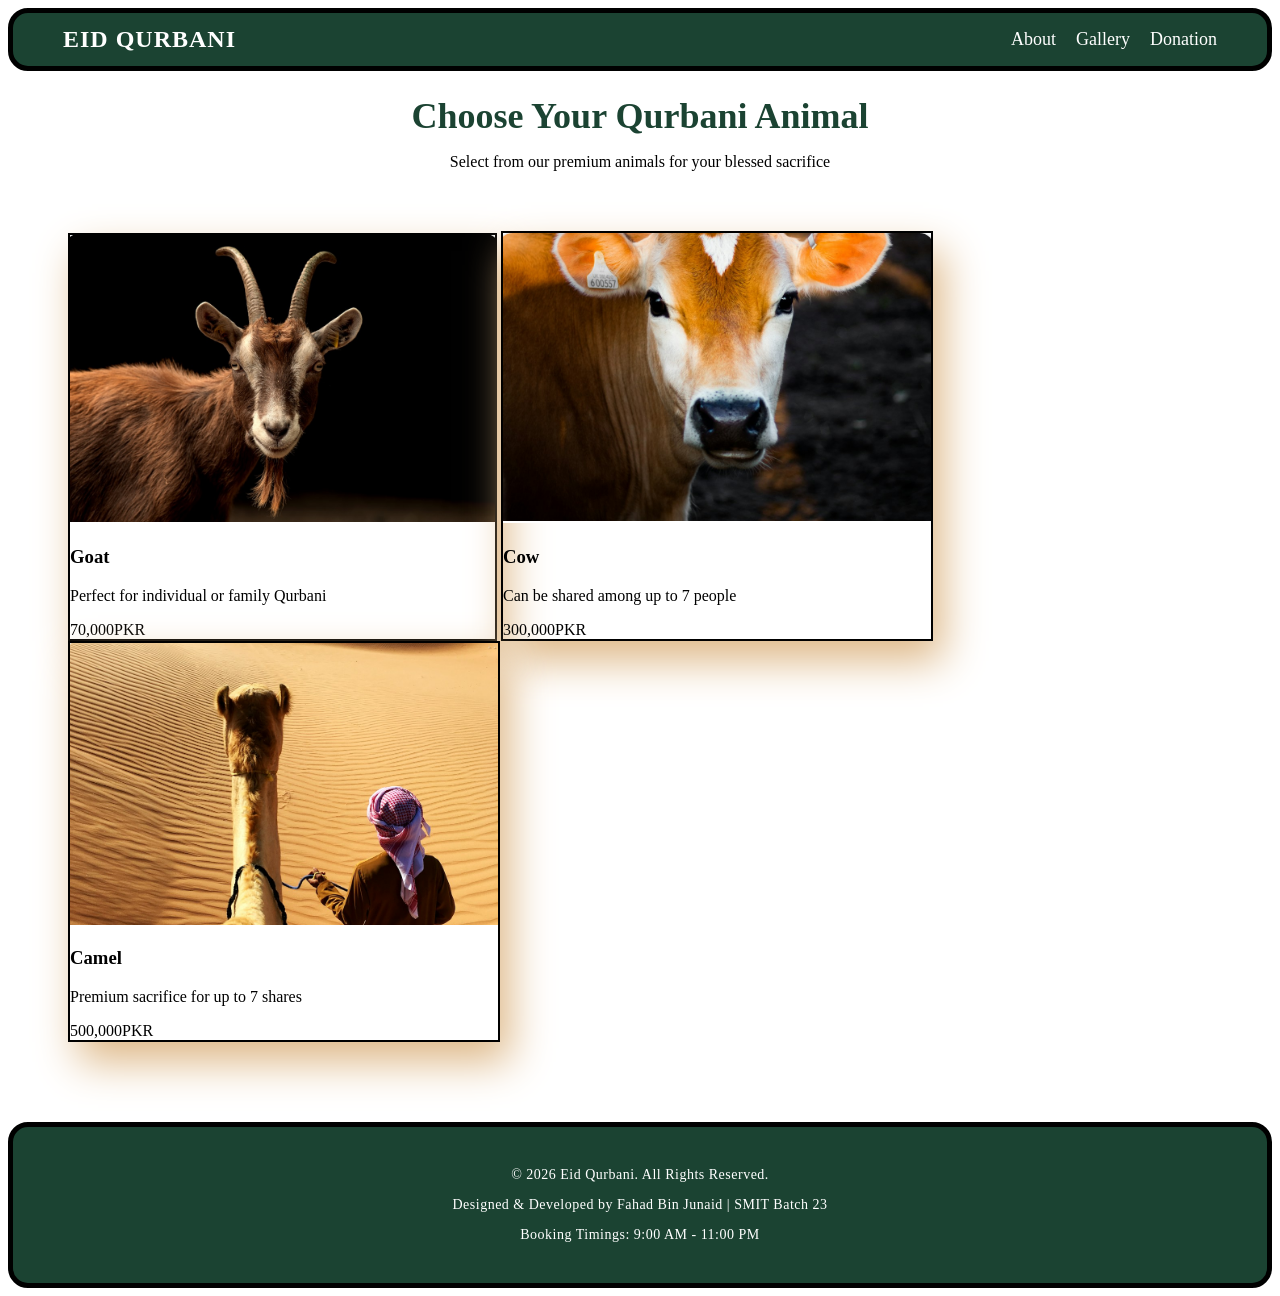
==== Gallery.html @ a1fe41e2 "done work" ====
<!DOCTYPE html>
<html lang="en">

<head>
    <meta charset="UTF-8">
    <meta name="viewport" content="width=device-width, initial-scale=1.0">
    <title>Document</title>
    <link rel="stylesheet" href="style.css">
</head>

<body class="gallery-page">
    <nav>
        <div class="logo"><a href="index.html">EID QURBANI</a></div>
        <ul>
            <li><a href="About.html">About</a></li>
            <li><a href="Gallery.html">Gallery</a></li>
            <li><a href="Donation.html">Donation</a></li>
        </ul>
    </nav>
    <main class="galler-contanier">
        <div class="gallery-text"> 
            <h1>Choose Your Qurbani Animal</h1>
            <p>Select from our premium animals for your blessed sacrifice</p>
        </div>
        <div class="main-card">
        <div class="card">
            <img src="goat.png" alt="Goat">
            <h3>Goat</h3>
            <p>Perfect for individual or family Qurbani</p>
            <div class="badge">70,000PKR</div>
        </div>
         <div class="card">
            <img src="cow.png" alt="Cow">
            <h3>Cow</h3>
            <p>Can be shared among up to 7 people</p>
            <div class="badge">300,000PKR</div>
        </div>
         <div class="card">
            <img src="camel.png" alt="Camel">
            <h3>Camel</h3>
            <p>Premium sacrifice for up to 7 shares</p>
            <div class="badge">500,000PKR</div>
        </div>
        </div>
    </main>
    <footer class="gallery">
    <p>© 2026 Eid Qurbani. All Rights Reserved.</p>
    <p>Designed & Developed by Fahad Bin Junaid | SMIT Batch 23</p>
    <p>Booking Timings: 9:00 AM - 11:00 PM</p>
</footer>
</body>

</html>
---- style.css ----
nav {
    display: flex;
    justify-content: space-between;
    border: 5px solid black;
    align-items: center;
    background-color: #1B4332;
    padding: 0px 50px;
    border-radius: 20px;
}

nav .logo a{
    color: #ffffff;
    font-size: 24px;
    text-decoration: none;
    font-weight: bold;
    letter-spacing: 1px;
    transition: color 0.3s ease;
}

nav ul {
    display: flex;
    gap: 20px;
    list-style: none;
}

nav ul li a {
    color: #ffffff;
    text-decoration: none;
    font-size: 18px;
    font-weight: 500;
    transition: color 0.3s ease;
}

nav ul li a:hover, nav ul li a.active {
    color: #E9C46A; 
}

nav .logo a:hover {
    color: #E9C46A;
}


main .hero-content{
     margin: 200px;
     text-align: center;
}

.homepage {
    height: calc(100vh - 80px); /* Aapki screen ke mutabiq adjustment */
    /* Proper Islamic Architecture Background URL */
    background-image: linear-gradient(rgba(27, 67, 50, 0.75), rgba(27, 67, 50, 0.75)), 
                      url('homepage.png');
    background-size: cover;
    background-position: center;
}

.hero-content h1 {
    color: #ffffff;
    font-size: 48px;
    margin-bottom: 40px;
    font-weight: 700;
    letter-spacing: 1px;
}
.hero-content .btn {
    color: #1B4332;
    font-size: 30px;
    font-weight: bolder;
    background-color: #E9C46A;
    display: inline-block;
    padding: 10px 30px;
    text-decoration: none;
    border-radius: 20px;
    transition: transform 0.2s ease, background-color 0.3s ease;
}

.hero-content .btn:hover {
    background-color: #dfb549;
    transform: scale(1.05);
}

footer {
    background-color: #1B4332; 
    color: #ffffff; 
    text-align: center; 
    padding: 30px 20px; 
    font-size: 14px;
    letter-spacing: 0.5px;
    line-height: 1.8; 
    margin-top: 300px; 
    border-radius: 20px;
    border: 5px solid black;
}

footer p {
    margin: 5px 0;
}

/* About page */

.about-container {
    display: flex;
    justify-content: space-between;
    align-items: center; 
    padding: 60px 8%; 
}

.about-text .main-heading {
    font-size: 36px;
    color: #1B4332; 
    margin-bottom: 30px;
    font-weight: 700;
    text-align: left; 
    text-decoration: underline;
}

.about-text {
    width: 55%; 
}

.about-text p {
    font-size: 18px;
    font-family: Arial, sans-serif;
    line-height: 1.6;
    text-align: justify;
    letter-spacing: 0.5px;
    word-spacing: 2px;
}

.about-image {
    width: 40%; 
    transition: transform 0.2s ease 
}

.about-image img {
    width: 100%; 
    height: auto;
    border-radius: 15px; 
    box-shadow: 0 8px 25px rgba(0, 0, 0, 0.1); 
    border: 4px solid #ffffff;
}

.about-image:hover {
    transform: scale(1.08);
}

.aboutpage {
    background-color: #ffffff71;
}

.aboutfooter {
     background-color: #1B4332; 
    color: #ffffff; 
    text-align: center; 
    padding: 30px 20px; 
    font-size: 14px;
    letter-spacing: 0.5px;
    line-height: 1.8; 
    margin-top: 40px; 
    border-radius: 20px;
    border: 5px solid black;
}

.aboutfooter p  {
    margin: 5px 0;
}

.gallery-text{
    text-align: center;
}
.main-card {
    margin: 20px;
    padding: 40px;
    gap: 50px;
}


.card {
    border: 2px solid black;
    box-shadow: 10px 20px 40px burlywood;
    display: inline-block;
    transition: 0.3ms;
}
.card:hover {
    transform: scale(1.06);
}
.gallery-text h1 {
    font-size: 36px;
    font-weight: 700;
    color: #1B4332; 
    margin-bottom: 12px;
}



.gallery {
     background-color: #1B4332; 
    color: #ffffff; 
    text-align: center; 
    padding: 30px 20px; 
    font-size: 14px;
    letter-spacing: 0.5px;
    line-height: 1.8; 
    margin-top: 40px; 
    border-radius: 20px;
    border: 5px solid black;
}

.gallery p  {
    margin: 5px 0;
}


 /* donation */


.donation {
     background-color: #1B4332; 
    color: #ffffff; 
    text-align: center; 
    padding: 30px 20px; 
    font-size: 14px;
    letter-spacing: 0.5px;
    line-height: 1.8; 
    margin-top: 40px; 
    border-radius: 20px;
    border: 5px solid black;
}

.donation p  {
    margin: 5px 0;
}
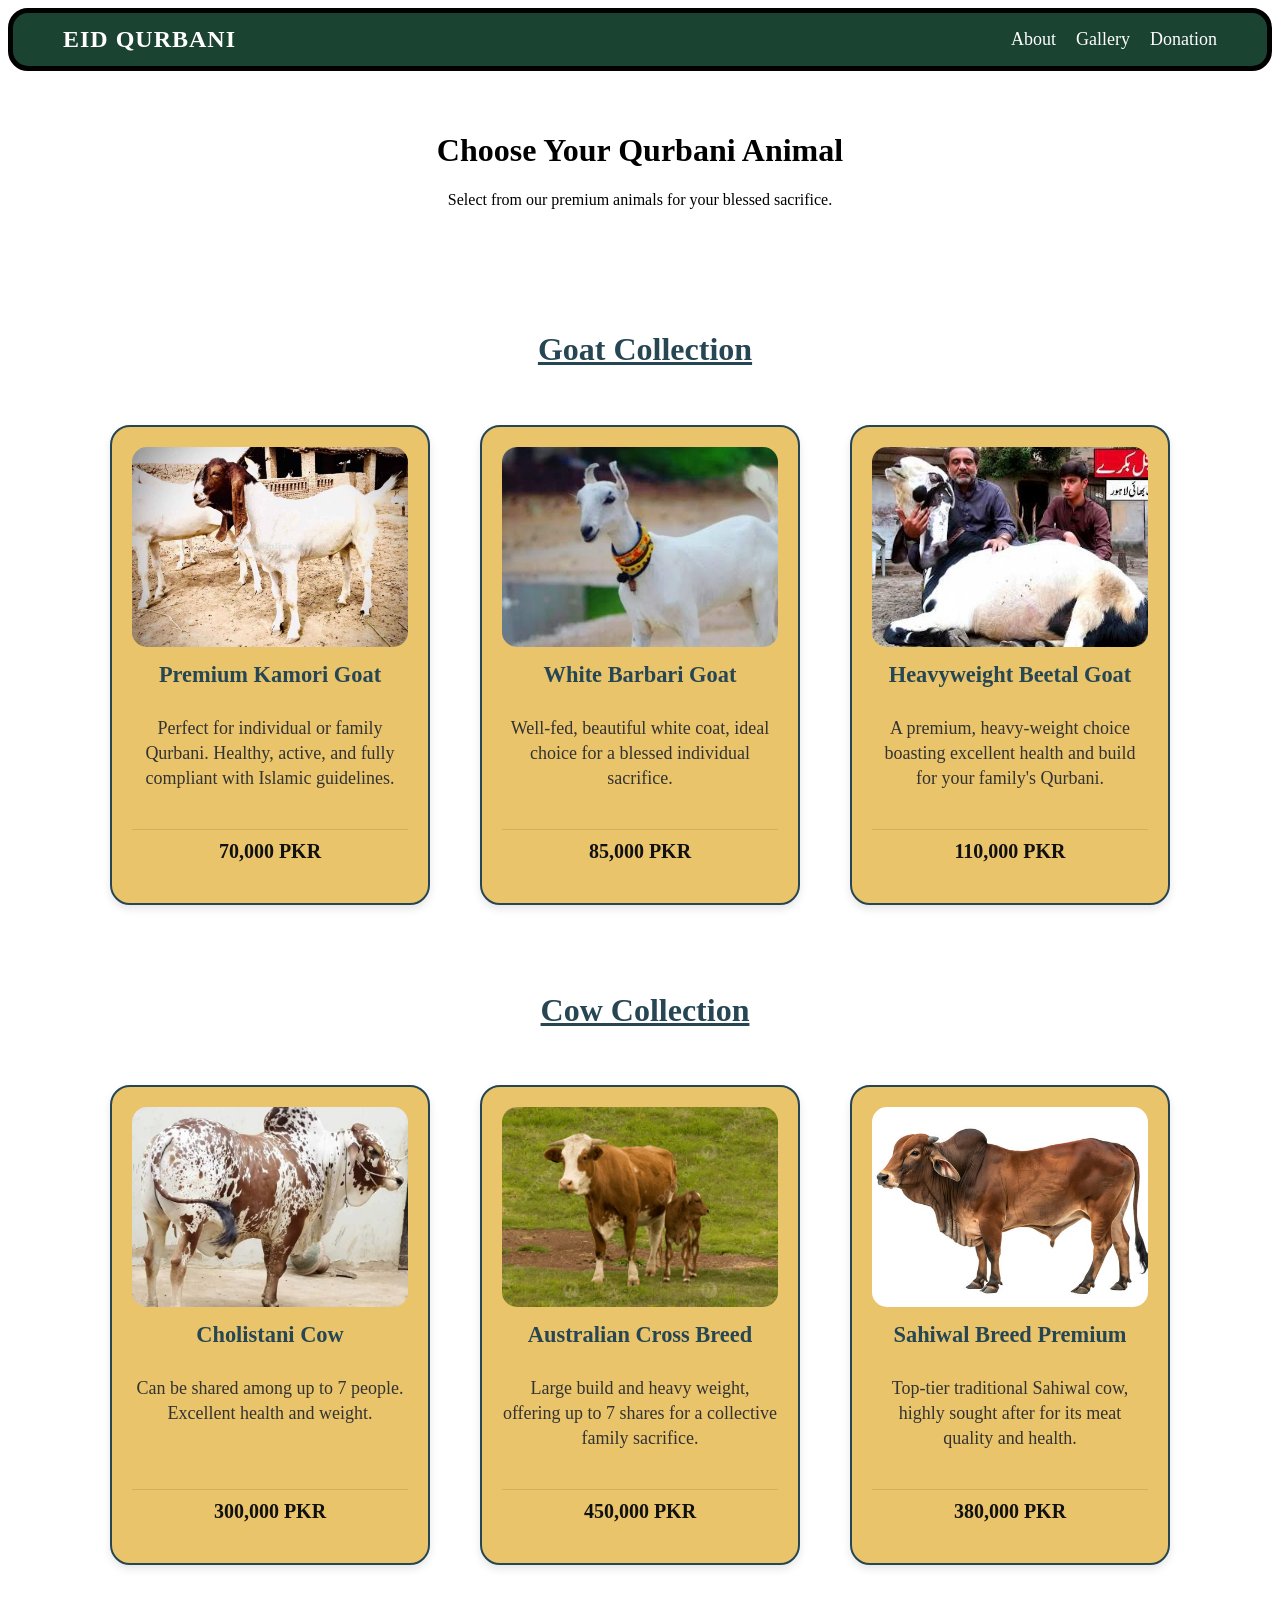
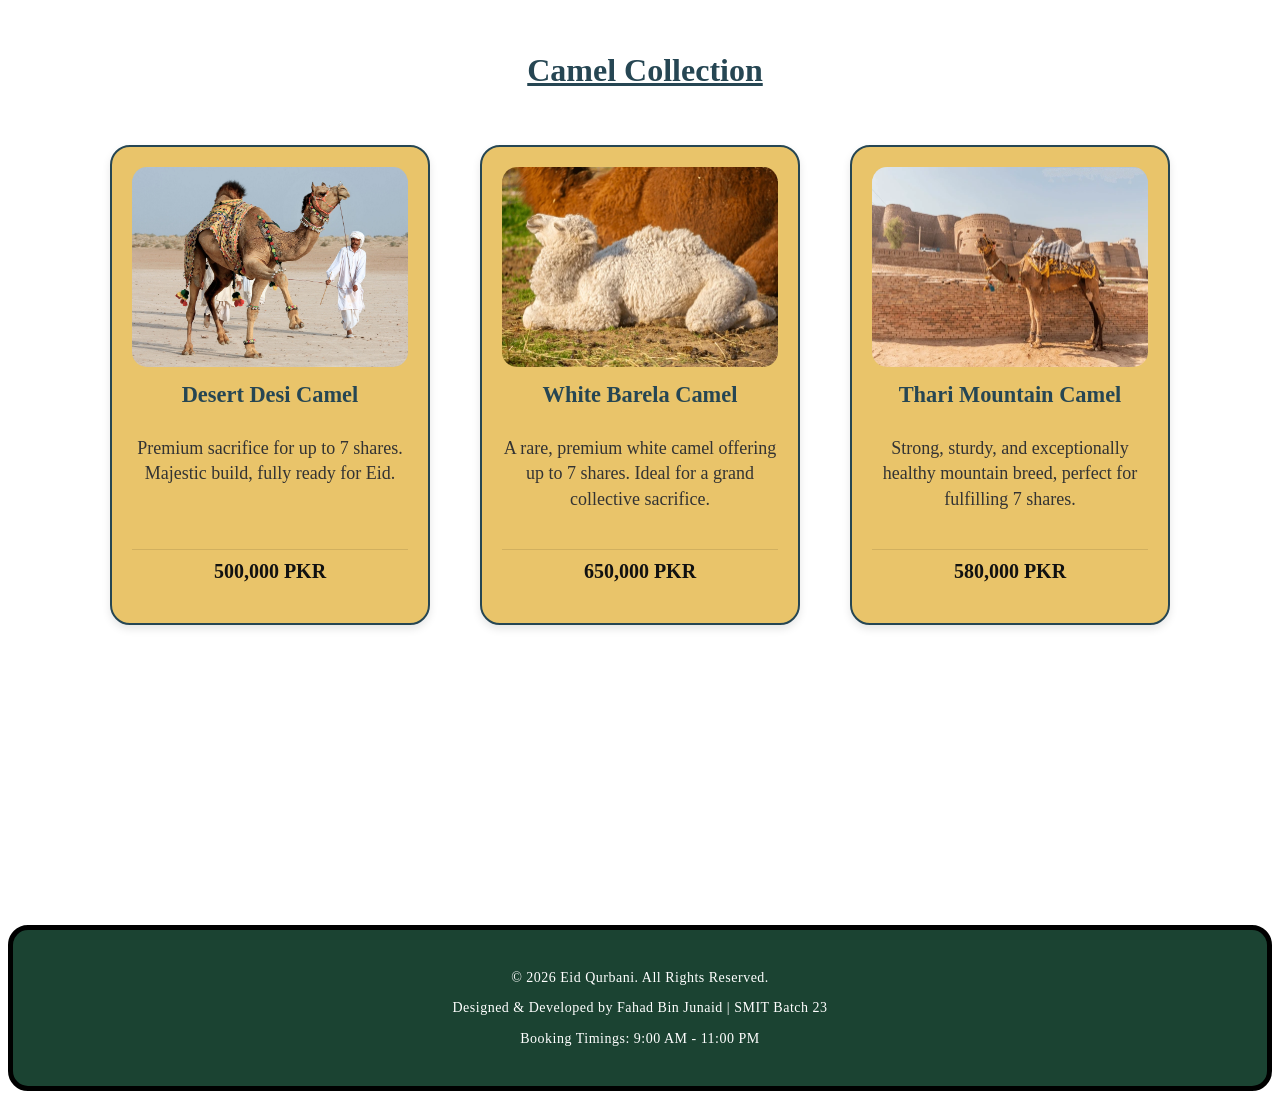
==== commit 42f54c6d: "add Gallery" ====
--- a/Gallery.html
+++ b/Gallery.html
@@ -1,11 +1,11 @@
-<!DOCTYPE html>
+<!doctype html>
 <html lang="en">
 
 <head>
-    <meta charset="UTF-8">
-    <meta name="viewport" content="width=device-width, initial-scale=1.0">
+    <meta charset="UTF-8" />
+    <meta name="viewport" content="width=device-width, initial-scale=1.0" />
     <title>Document</title>
-    <link rel="stylesheet" href="style.css">
+    <link rel="stylesheet" href="style.css" />
 </head>
 
 <body class="gallery-page">
@@ -17,37 +17,95 @@
             <li><a href="Donation.html">Donation</a></li>
         </ul>
     </nav>
-    <main class="galler-contanier">
-        <div class="gallery-text"> 
+
+    <main class="contanier">
+        <div class="gallery-header">
             <h1>Choose Your Qurbani Animal</h1>
-            <p>Select from our premium animals for your blessed sacrifice</p>
+            <p>Select from our premium animals for your blessed sacrifice.</p>
         </div>
-        <div class="main-card">
-        <div class="card">
-            <img src="goat.png" alt="Goat">
-            <h3>Goat</h3>
-            <p>Perfect for individual or family Qurbani</p>
-            <div class="badge">70,000PKR</div>
+        <div class="section-title">
+            <h2>Goat Collection</h2>
         </div>
-         <div class="card">
-            <img src="cow.png" alt="Cow">
-            <h3>Cow</h3>
-            <p>Can be shared among up to 7 people</p>
-            <div class="badge">300,000PKR</div>
+        <div class="animal_types_contanier">
+            <div class="card">
+                <img class="animal_img" src="goat 1.jpg" alt="Premium Kamori Goat">
+                <h2 class="card-title">Premium Kamori Goat</h2>
+                <p class="card-desc">Perfect for individual or family Qurbani. Healthy, active, and fully compliant with
+                    Islamic guidelines.</p>
+                <h3 class="card-price">70,000 PKR</h3>
+            </div>
+            <div class="card">
+                <img class="animal_img" src="goat2.jpg" alt="White Barbari Goat">
+                <h2 class="card-title">White Barbari Goat</h2>
+                <p class="card-desc">Well-fed, beautiful white coat, ideal choice for a blessed individual sacrifice.
+                </p>
+                <h3 class="card-price">85,000 PKR</h3>
+            </div>
+            <div class="card">
+                <img class="animal_img" src="goat3.jpg" alt="Heavyweight Beetal Goat">
+                <h2 class="card-title">Heavyweight Beetal Goat</h2>
+                <p class="card-desc">A premium, heavy-weight choice boasting excellent health and build for your
+                    family's Qurbani.</p>
+                <h3 class="card-price">110,000 PKR</h3>
+            </div>
         </div>
-         <div class="card">
-            <img src="camel.png" alt="Camel">
-            <h3>Camel</h3>
-            <p>Premium sacrifice for up to 7 shares</p>
-            <div class="badge">500,000PKR</div>
+        <div class="section-title">
+            <h2>Cow Collection</h2>
         </div>
+        <div class="animal_types_contanier">
+            <div class="card">
+                <img class="animal_img" src="cow 1.jpeg" alt="Cholistani Cow">
+                <h2 class="card-title">Cholistani Cow</h2>
+                <p class="card-desc">Can be shared among up to 7 people. Excellent health and weight.</p>
+                <h3 class="card-price">300,000 PKR</h3>
+            </div>
+            <div class="card">
+                <img class="animal_img" src="cow 2.jpg" alt="Australian Cross Breed">
+                <h2 class="card-title">Australian Cross Breed</h2>
+                <p class="card-desc">Large build and heavy weight, offering up to 7 shares for a collective family
+                    sacrifice.</p>
+                <h3 class="card-price">450,000 PKR</h3>
+            </div>
+            <div class="card">
+                <img class="animal_img" src="cow 3.jpg" alt="Sahiwal Breed Premium">
+                <h2 class="card-title">Sahiwal Breed Premium</h2>
+                <p class="card-desc">Top-tier traditional Sahiwal cow, highly sought after for its meat quality and
+                    health.</p>
+                <h3 class="card-price">380,000 PKR</h3>
+            </div>
+        </div>
+        <div class="section-title">
+            <h2>Camel Collection</h2>
+        </div>
+        <div class="animal_types_contanier">
+            <div class="card">
+                <img class="animal_img" src="camel 1.jpg" alt="Desert Desi Camel">
+                <h2 class="card-title">Desert Desi Camel</h2>
+                <p class="card-desc">Premium sacrifice for up to 7 shares. Majestic build, fully ready for Eid.</p>
+                <h3 class="card-price">500,000 PKR</h3>
+            </div>
+            <div class="card">
+                <img class="animal_img" src="camel 2.webp" alt="White Barela Camel">
+                <h2 class="card-title">White Barela Camel</h2>
+                <p class="card-desc">A rare, premium white camel offering up to 7 shares. Ideal for a grand collective
+                    sacrifice.</p>
+                <h3 class="card-price">650,000 PKR</h3>
+            </div>
+            <div class="card">
+                <img class="animal_img" src="camel 3.webp" alt="Thari Mountain Camel">
+                <h2 class="card-title">Thari Mountain Camel</h2>
+                <p class="card-desc">Strong, sturdy, and exceptionally healthy mountain breed, perfect for fulfilling 7
+                    shares.</p>
+                <h3 class="card-price">580,000 PKR</h3>
+            </div>
         </div>
     </main>
+
     <footer class="gallery">
-    <p>© 2026 Eid Qurbani. All Rights Reserved.</p>
-    <p>Designed & Developed by Fahad Bin Junaid | SMIT Batch 23</p>
-    <p>Booking Timings: 9:00 AM - 11:00 PM</p>
-</footer>
+        <p>© 2026 Eid Qurbani. All Rights Reserved.</p>
+        <p>Designed & Developed by Fahad Bin Junaid | SMIT Batch 23</p>
+        <p>Booking Timings: 9:00 AM - 11:00 PM</p>
+    </footer>
 </body>
 
 </html>
--- a/style.css
+++ b/style.css
@@ -164,51 +164,104 @@
     margin: 5px 0;
 }
 
-.gallery-text{
+/* gallery */
+.contanier {
+    display: flex;
+    flex-direction: column;
+    align-items: center;
+    gap: 40px;
+    margin: 40px auto;
+    padding: 0 20px;
+    max-width: 1200px;
+}
+
+.gallery-header {
     text-align: center;
-}
-.main-card {
-    margin: 20px;
-    padding: 40px;
-    gap: 50px;
+    margin-bottom: 20px;
+}
+
+
+.animal_types_contanier {
+    display: flex;
+    flex-wrap: wrap; 
+    justify-content: center;
+    gap: 50px; 
+    width: 100%;
 }
 
 
 .card {
-    border: 2px solid black;
-    box-shadow: 10px 20px 40px burlywood;
-    display: inline-block;
-    transition: 0.3ms;
-}
+    border: 2px solid #264653;
+    display: flex;
+    flex-direction: column;
+    align-items: center;
+    padding: 20px;
+    border-radius: 20px;
+    width: 100%;
+    max-width: 320px;
+    min-height: 480px; 
+    background-color: #E9C46A;
+    box-sizing: border-box; 
+    text-align: center;
+    justify-content: space-between;
+    box-shadow: 0 4px 8px rgba(0,0,0,0.1);
+    transition: transform 0.3s ease, box-shadow 0.3s ease;
+}
+
+
+.animal_img {
+    width: 100%; 
+    height: 200px; 
+    object-fit: cover; 
+    border-radius: 15px;
+}
+
+
+.card-title {
+    font-size: 1.4rem;
+    color: #264653;
+    margin: 15px 0 10px 0;
+    font-weight: bold;
+}
+
+.card-desc {
+    font-size: 18px;
+    color: #333;
+    line-height: 1.4;
+    margin-bottom: 15px;
+ 
+}
+
+.card-price {
+    font-size: 1.25rem;
+    font-weight: bold;
+    color: #111;
+    margin-top: auto; 
+    border-top: 1px solid rgba(0,0,0,0.1);
+    width: 100%;
+    padding-top: 10px;
+}
+
 .card:hover {
     transform: scale(1.06);
-}
-.gallery-text h1 {
-    font-size: 36px;
-    font-weight: 700;
-    color: #1B4332; 
-    margin-bottom: 12px;
-}
-
-
-
-.gallery {
-     background-color: #1B4332; 
-    color: #ffffff; 
-    text-align: center; 
-    padding: 30px 20px; 
-    font-size: 14px;
-    letter-spacing: 0.5px;
-    line-height: 1.8; 
-    margin-top: 40px; 
-    border-radius: 20px;
-    border: 5px solid black;
-}
-
-.gallery p  {
-    margin: 5px 0;
-}
-
+    cursor: pointer;
+}
+.section-title {
+    display: flex;
+    justify-content: center;
+    align-items: center;
+    width: 100%;
+    margin-top: 20px;
+    margin-bottom: -10px;
+    padding-left: 10px;
+}
+
+.section-title h2 {
+    font-size: 2rem;
+    color: #264653;
+    position: relative;
+    text-decoration: underline;
+}
 
  /* donation */
 
